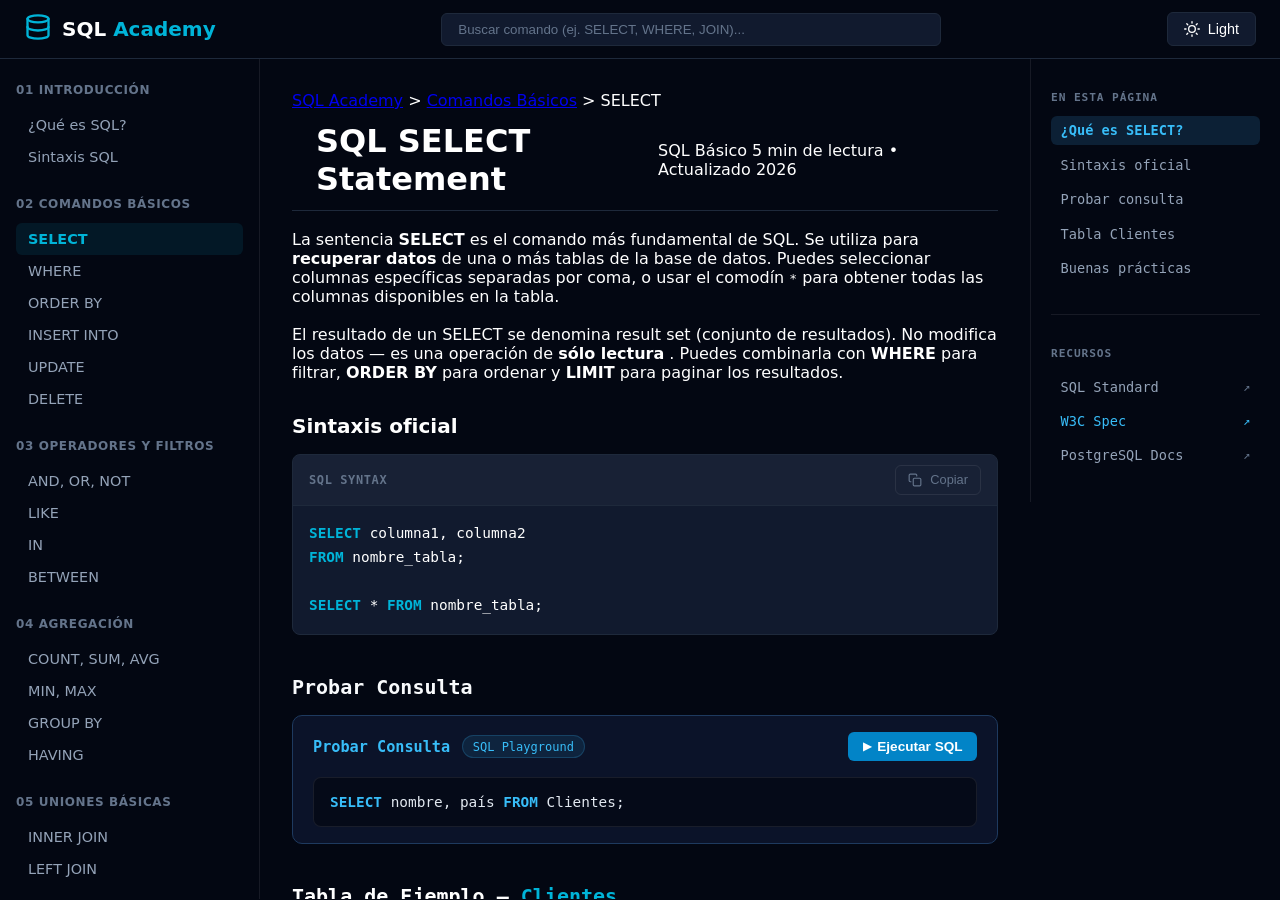
==== select.html @ be0d4fed "Fix: navegacion entre paginas y alineacion de bloque de codigo" ====
<!DOCTYPE html>
<html lang="es">
<head>
    <meta charset="UTF-8">
    <meta name="viewport" content="width=device-width, initial-scale=1.0">
    <meta name="description" content="Aprende las bases de SQL desde cero. Tu guía rápida con los conceptos, tablas y comandos esenciales de nivel básico.">
    <link rel="icon" type="image/svg+xml" href="static/img/gemini-svg.svg">
    <title>SQL Academy</title>
    <link rel="stylesheet" href="static/styles/styles.css">
</head>
<body>
    <header>
        <div class="logo">
            <a href="index.html">
                <svg xmlns="http://www.w3.org/2000/svg" width="24" height="24" viewBox="0 0 24 24" fill="none" stroke="currentColor" stroke-width="2" stroke-linecap="round" stroke-linejoin="round" class="logo-icon">
                    <ellipse cx="12" cy="5" rx="9" ry="3"></ellipse>
                    <path d="M21 12c0 1.66-4 3-9 3s-9-1.34-9-3"></path>
                    <path d="M3 5v14c0 1.66 4 3 9 3s9-1.34 9-3V5"></path>
                </svg>
            </a>
            <h1>SQL <span>Academy</span></h1>
        </div>
        <div class="search-bar">
            <input type="search" id="search-input" placeholder="Buscar comando (ej. SELECT, WHERE, JOIN)...">
        </div>
        <div class="page-color">
            <button class="theme-toggle" id="themeToggle">
                <!-- Icono de sol (Light) -->
                <svg xmlns="http://www.w3.org/2000/svg" width="16" height="16" viewBox="0 0 24 24" fill="none" stroke="currentColor" stroke-width="2" stroke-linecap="round" stroke-linejoin="round">
                    <circle cx="12" cy="12" r="5"></circle>
                    <line x1="12" y1="1" x2="12" y2="3"></line>
                    <line x1="12" y1="21" x2="12" y2="23"></line>
                    <line x1="4.22" y1="4.22" x2="5.64" y2="5.64"></line>
                    <line x1="18.36" y1="18.36" x2="19.78" y2="19.78"></line>
                    <line x1="1" y1="12" x2="3" y2="12"></line>
                    <line x1="21" y1="12" x2="23" y2="12"></line>
                    <line x1="4.22" y1="19.78" x2="5.64" y2="18.36"></line>
                    <line x1="18.36" y1="5.64" x2="19.78" y2="4.22"></line>
                </svg>
                <span>Light</span>
            </button>
        </div>
    </header>

    <!-- INICIO DEL CONTENEDOR FLEX -->
    <div class="layout-container">

        <aside class="sidebar-left">
            <nav class="sidebar-nav">
                
                <!-- Grupo 1 -->
                <div class="nav-group">
                    <span class="group-title">01 INTRODUCCIÓN</span>
                    <ul>
                        <li><a href="index.html">¿Qué es SQL?</a></li>
                        <li ><a href="sintaxis.html">Sintaxis SQL</a></li>
                    </ul>
                </div>

                <!-- Grupo 2 -->
                <div class="nav-group">
                    <span class="group-title">02 COMANDOS BÁSICOS</span>
                    <ul>
                        <li class="active"><a href="select.html">SELECT</a></li>
                        <li><a href="where.html">WHERE</a></li>
                        <li><a href="orderby.html">ORDER BY</a></li>
                        <li><a href="insertinto.html">INSERT INTO</a></li>
                        <li><a href="update.html">UPDATE</a></li>
                        <li><a href="delete.html">DELETE</a></li>
                    </ul>
                </div>

                <!-- Grupo 3 -->
                <div class="nav-group">
                    <span class="group-title">03 OPERADORES Y FILTROS</span>
                    <ul>
                        <li><a href="and.html">AND, OR, NOT</a></li>
                        <li><a href="like.html">LIKE</a></li>
                        <li><a href="in.html">IN</a></li>
                        <li><a href="between.html">BETWEEN</a></li>
                    </ul>
                </div>

                <!--Grupo 4 -->
                <div class="nav-group">
                    <span class="group-title">04 AGREGACIÓN</span>
                    <ul>
                        <li><a href="count.html">COUNT, SUM, AVG</a></li>
                        <li><a href="min.html">MIN, MAX</a></li>
                        <li><a href="groupby.html">GROUP BY</a></li>
                        <li><a href="having.html">HAVING</a></li>
                    </ul>
                </div>

                <!--Grupo 5 -->
                <div class="nav-group">
                    <span class="group-title">05 UNIONES BÁSICAS</span>
                    <ul>
                        <li><a href="innerjoin.html">INNER JOIN</a></li>
                        <li><a href="leftjoin.html">LEFT JOIN</a></li>
                    </ul>
                </div>

            </nav>
        </aside>

        <main class="main-content">
            <!-- 1. Breadcrumbs -->
            <nav class="breadcrumbs">
                <a href="#">SQL Academy</a> &gt; 
                <a href="#">Comandos Básicos</a> &gt; 
                <span>SELECT</span>
            </nav>

            <!-- 2. Encabezado del artículo -->
            <header class="article-header">
                <h1 class="que-es-select">SQL SELECT Statement</h1>
                <div class="article-meta">
                    <span class="tag">SQL Básico</span>
                    <span class="read-time">5 min de lectura</span>
                    <span class="updated-date">• Actualizado 2026</span>
                </div>
            </header>

            <!-- 3. Contenido explicativo -->
            <section class="article-section">
                <br>
                <p>
                    La sentencia <strong>SELECT</strong> es el comando más fundamental de SQL. Se utiliza para 
                    <strong> recuperar datos</strong> de una o más tablas de la base de datos. Puedes seleccionar 
                    columnas específicas separadas por coma, o usar el comodín <code>*</code>  para obtener 
                    todas las columnas disponibles en la tabla.
                </p>

                <br>
                <p>
                    El resultado de un SELECT se denomina result set (conjunto de resultados). 
                    No modifica los datos — es una operación de <strong> sólo lectura</strong> . Puedes combinarla 
                    con <strong>WHERE</strong> para filtrar, <strong>ORDER BY</strong> para ordenar y <strong> LIMIT</strong> para paginar los resultados.
                </p>
            </section>

            <!-- Sección: Sintaxis Oficial -->
            <section class="code-section">
                <h2 id="sintaxis-oficial">Sintaxis oficial</h2>
                
                <div class="code-box">
                    <!-- Barra superior del bloque de código -->
                    <div class="code-header">
                        <span class="code-lang">SQL SYNTAX</span>
                        <button class="btn-copy">
                            <svg xmlns="http://www.w3.org/2000/svg" width="14" height="14" viewBox="0 0 24 24" fill="none" stroke="currentColor" stroke-width="2" stroke-linecap="round" stroke-linejoin="round">
                                <rect x="9" y="9" width="13" height="13" rx="2" ry="2"></rect>
                                <path d="M5 15H4a2 2 0 0 1-2-2V4a2 2 0 0 1 2-2h9a2 2 0 0 1 2 2v1"></path>
                            </svg>
                            Copiar
                        </button>
                    </div>

                    <!-- Cuerpo del código -->
                    <div class="code-body">
                        <pre><code><span class="keyword">SELECT</span> columna1, columna2
<span class="keyword">FROM</span> nombre_tabla;
<span class="keyword"></span>
<span class="keyword">SELECT</span> * <span class="keyword">FROM </span>nombre_tabla;</pre>
                    </div>
                </div>
            </section>
                        <!-- Sección Probar Consulta -->
            <section id="probar-consulta" class="interactive-section">
                <h3 class="section-title">Probar Consulta</h3>

                <div class="playground-card">
                    <!-- Cabecera -->
                    <div class="playground-header">
                        <div class="playground-title-group">
                        <span class="playground-title">Probar Consulta</span>
                        <span class="badge">SQL Playground</span>
                        </div>
                        <button class="btn-execute" id="btn-execute">
                        <span class="play-icon">▶</span> Ejecutar SQL
                        </button>
                    </div>

                    <!-- Editor -->
                    <div class="playground-editor">
                        <code>
                        <span class="sql-keyword">SELECT</span> nombre, país 
                        <span class="sql-keyword">FROM</span> Clientes; 
                        </code>
                    </div>
                    <!-- Resultado (Oculto por defecto con la clase 'hidden') -->
                    <div id="playground-result" class="playground-result hidden">
                        <div class="result-status">
                        <span class="check-icon">✓</span> Resultado (3 filas)
                        </div>
                        
                        <div class="result-table-container">
                        <table class="result-table">
                            <thead>
                            <tr>
                                <th>NOMBRE</th>
                                <th>PAÍS</th>
                            </tr>
                            </thead>
                            <tbody>
                            
                            <tr>
                                <td>Marie Dupont</td>
                                <td>Francia</td>
                            </tr>
                            <tr>
                                <td>Carlos Ruiz</td>
                                <td>México</td>
                            </tr>
                            <tr>
                                <td>Ana García</td>
                                <td>España</td>
                            </tr>
                            </tbody>
                        </table>
                        </div>
                    </div>
                </div>
            </section>

            <!-- Sección: Tabla de Ejemplo -->
            <section id="tabla-clientes" class="table-section">
                <h2>Tabla de Ejemplo — <span>Clientes</span></h2>
                <p class="section-desc">Datos de referencia utilizados en los ejemplos de esta sección.</p>

                <div class="table-container">
                    <table>
                        <thead>
                            <tr>
                                <th>ID</th>
                                <th>NOMBRE</th>
                                <th>PAÍS</th>
                                <th>CIUDAD</th>
                            </tr>
                        </thead>
                        <tbody>
                            <tr>
                                <td class="id-col">1</td>
                                <td>Ana García</td>
                                <td>España</td>
                                <td>Madrid</td>
                            </tr>
                            <tr>
                                <td class="id-col">2</td>
                                <td>John Smith</td>
                                <td>USA</td>
                                <td>New York</td>
                            </tr>
                            <tr>
                                <td class="id-col">3</td>
                                <td>Yuki Tanaka</td>
                                <td>Japón</td>
                                <td>Tokio</td>
                            </tr>
                            <tr>
                                <td class="id-col">4</td>
                                <td>Marie Dupont</td>
                                <td>Francia</td>
                                <td>París</td>
                            </tr>
                            <tr>
                                <td class="id-col">5</td>
                                <td>Carlos Ruiz</td>
                                <td>México</td>
                                <td>CDMX</td>
                            </tr>
                        </tbody>
                    </table>
                </div>
            </section>

            <!-- Caja destacados: Buenas Prácticas -->
            <div id="buenas-practicas" class="callout-box">
                <div class="callout-icon">
                    <!-- Icono de bombilla -->
                    <svg xmlns="http://www.w3.org/2000/svg" width="20" height="20" viewBox="0 0 24 24" fill="none" stroke="currentColor" stroke-width="2" stroke-linecap="round" stroke-linejoin="round">
                        <path d="M15 14c.2-1 .7-1.7 1.5-2.5 1-.9 1.5-2.2 1.5-3.5A6 6 0 0 0 6 8c0 1 .2 2.2 1.5 3.5.7.7 1.3 1.5 1.5 2.5"></path>
                        <path d="M9 18h6"></path>
                        <path d="M10 22h4"></path>
                    </svg>
                </div>
                <div class="callout-content">
                    <h4 >BUENAS PRÁCTICAS</h4>
                    <p>
                        Evita usar SELECT * en producción — especifica siempre las columnas necesarias. Seleccionar columnas explícitas mejora el rendimiento y hace tu código más resiliente ante cambios de esquema.
                    </p>
                </div>
            </div>

            <!-- Separador inferior -->
            <hr class="section-divider">

            <!-- Navegación inferior (Botón Siguiente) -->
            <div class="page-navigation">
                <!-- Botón Anterior (Lleva a index.html) -->
                <a href="sintaxis.html" class="nav-page-btn prev">
                    <svg xmlns="http://www.w3.org/2000/svg" width="16" height="16" viewBox="0 0 24 24" fill="none" stroke="currentColor" stroke-width="2" stroke-linecap="round" stroke-linejoin="round">
                    <polyline points="15 18 9 12 15 6"></polyline>
                    </svg>
                    <div class="btn-text">
                    <span class="btn-label">ANTERIOR</span>
                    <span class="btn-title">Sintaxis SQL</span>
                    </div>
                </a>

                <!-- Botón Siguiente (Lleva a select.html) -->
                <a href="where.html" class="nav-page-btn next">
                    <div class="btn-text">
                    <span class="btn-label">SIGUIENTE</span>
                    <span class="btn-title">WHERE</span>
                    </div>
                    <svg xmlns="http://www.w3.org/2000/svg" width="16" height="16" viewBox="0 0 24 24" fill="none" stroke="currentColor" stroke-width="2" stroke-linecap="round" stroke-linejoin="round">
                    <polyline points="9 18 15 12 9 6"></polyline>
                    </svg>
                </a>
            </div>
        </main>

        <aside class="sidebar-right">
            <div class="toc-section">
                <h4 class="toc-title">EN ESTA PÁGINA</h4>
                <nav class="toc-nav">
                <a href="#que-es-select" class="toc-link active">¿Qué es SELECT?</a>
                <a href="#sintaxis-oficial" class="toc-link">Sintaxis oficial</a>
                <a href="#probar-consulta" class="toc-link">Probar consulta</a>
                <a href="#tabla-clientes" class="toc-link">Tabla Clientes</a>
                <a href="#buenas-practicas" class="toc-link">Buenas prácticas</a>
                </nav>
            </div>

            <hr class="toc-divider">

            <!-- Sección: Recursos -->
            <div class="toc-section">
            <h4 class="toc-title">RECURSOS</h4>
            <nav class="toc-nav">
                <!-- Estándar SQL (ISO) -->
                <a 
                href="https://www.iso.org/standard/63555.html" 
                target="_blank" 
                rel="noopener noreferrer" 
                class="toc-link external">
                SQL Standard <span class="arrow">↗</span>
                </a>

                <!-- Especificación W3C (Web SQL) -->
                <a 
                href="https://www.w3.org/TR/webdatabase/" 
                target="_blank" 
                rel="noopener noreferrer" 
                class="toc-link external active-resource">
                W3C Spec <span class="arrow">↗</span>
                </a>

                <!-- Documentación Oficial PostgreSQL -->
                <a 
                href="https://www.postgresql.org/docs/current/" 
                target="_blank" 
                rel="noopener noreferrer" 
                class="toc-link external">
                PostgreSQL Docs <span class="arrow">↗</span>
                </a>
            </nav>
            </div>
        </aside>

    </div> <!-- FIN DEL CONTENEDOR FLEX -->
    <script src="static/js/search.js"></script>

</body>
</html>
---- static/styles/styles.css ----
:root {
    /* Fondos */
    --bg-main: #030712;
    --bg-sidebar: #0b132b;
    --bg-card: #111a2e;
    --bg-code-block: #1e293b;

    /* Acentos */
    --accent-cyan: #00b4d8;
    --accent-blue: #0284c7;
    --accent-green: #10b981;
    --accent-amber: #f59e0b;

    /* Texto */
    --text-primary: #ffffff;
    --text-secondary: #94a3b8;
    --text-muted: #64748b;

    /* Bordes */
    --border-color: #1e293b;
}

/* Reset de estilos básico */
* {
    margin: 0;
    padding: 0;
    box-sizing: border-box;
}

/* Aplicar fondo y texto global */
body {
    background-color: var(--bg-main);
    color: var(--text-primary);
    font-family: system-ui, -apple-system, sans-serif;
}

/* --- Header --- */
header {
    display: flex;
    justify-content: space-between;
    align-items: center;
    padding: 12px 24px;
    background-color: var(--bg-main);
    border-bottom: 1px solid var(--border-color);
}

.logo {
    display: flex;
    align-items: center;
    gap: 10px;
}

.logo-icon {
    color: var(--accent-cyan);
    width: 28px;
    height: 28px;
}

.logo h1 {
    font-size: 1.25rem;
    font-weight: 700;
    color: var(--text-primary);
}

.logo h1 span {
    color: var(--accent-cyan);
}

.search-bar input {
    background-color: var(--bg-card);
    color: var(--text-primary);
    border: 1px solid var(--border-color);
    padding: 8px 16px;
    border-radius: 6px;
    outline: none;
    width: 500px;
}

.search-bar input::placeholder {
    color: var(--text-muted);
}

.theme-toggle {
    display: flex;
    align-items: center;
    gap: 8px;
    background-color: var(--bg-card);
    color: var(--text-primary);
    border: 1px solid var(--border-color);
    padding: 8px 16px;
    border-radius: 6px;
    font-size: 0.9rem;
    cursor: pointer;
    transition: background-color 0.2s ease, border-color 0.2s ease;
}

.theme-toggle:hover {
    background-color: var(--bg-code-block);
    border-color: var(--text-muted);
}

/* --- Layout Principal --- */
.layout-container {
    display: flex;
    width: 100%;
    min-height: calc(100vh - 60px); /* Ajusta al alto de tu navbar */
    background-color: #030712;
    box-sizing: border-box;
}

/* --- Columna Izquierda (Sidebar) --- */
.sidebar-left {
    width: 260px;
    min-width: 260px;
    /* Altura fija calculada restando la barra superior de 60px */
    height: calc(100vh - 60px); 
    overflow-y: auto; /* Activa la barra de desplazamiento solo cuando el contenido sobrepasa el alto */
    position: sticky;
    top: 60px; /* Se mantiene pegado justo debajo del navbar */
    border-right: 1px solid rgba(255, 255, 255, 0.08);
    padding: 1.5rem 1rem;
    box-sizing: border-box;
}


.nav-group {
    margin-bottom: 24px;
}

.group-title {
    font-size: 0.75rem;
    font-weight: 700;
    color: var(--text-muted);
    letter-spacing: 0.05em;
    display: block;
    margin-bottom: 12px;
}

.nav-group ul {
    list-style: none;
}

.nav-group li a {
    display: block;
    padding: 8px 12px;
    color: var(--text-secondary);
    text-decoration: none;
    font-size: 0.9rem;
    border-radius: 6px;
    transition: all 0.2s ease;
}

.nav-group li a:hover {
    color: var(--text-primary);
    background-color: rgba(255, 255, 255, 0.05);
}

.nav-group li.active a {
    color: var(--accent-cyan);
    background-color: rgba(0, 180, 216, 0.1);
    font-weight: 600;
}

/* --- Columna Central (Main) --- */
.main-content {
    flex: 1;
    max-width: 900px;
    height: calc(100vh - 60px);
    overflow-y: auto; /* Scroll independiente para la información de la página */
    padding: 2rem;
    box-sizing: border-box;
}

/* --- Sección Caja de Código --- */
.code-section {
    margin-top: 32px;
}

.code-section h2 {
    font-size: 1.25rem;
    font-weight: 600;
    margin-bottom: 16px;
    color: var(--text-primary);
}

.code-box {
    background-color: var(--bg-card);
    border: 1px solid var(--border-color);
    border-radius: 8px;
    overflow: hidden;
}

.code-header {
    display: flex;
    justify-content: space-between;
    align-items: center;
    padding: 10px 16px;
    background-color: rgba(255, 255, 255, 0.03);
    border-bottom: 1px solid var(--border-color);
}

.code-lang {
    font-size: 0.75rem;
    font-weight: 600;
    color: var(--text-muted);
    letter-spacing: 0.05em;
    font-family: monospace;
}

.copy-btn {
    display: flex;
    align-items: center;
    gap: 6px;
    background-color: rgba(255, 255, 255, 0.05);
    border: 1px solid var(--border-color);
    color: var(--text-secondary);
    padding: 4px 10px;
    border-radius: 4px;
    font-size: 0.8rem;
    cursor: pointer;
    transition: all 0.2s ease;
}

.copy-btn:hover {
    color: var(--text-primary);
    background-color: rgba(255, 255, 255, 0.1);
}

.code-body {
    padding: 16px;
}

.code-body pre {
    margin: 0;
    font-family: 'Fira Code', Consolas, Monaco, 'Courier New', Courier, monospace;
    font-size: 0.9rem;
    line-height: 1.6;
}

.keyword {
    color: var(--accent-cyan);
    font-weight: 600;
}
/* Bloque contenedor de código */
.code-block pre {
  margin: 0;
  padding: 1.25rem;
  background-color: transparent;
  overflow-x: auto;
  text-align: left; /* Alineación a la izquierda */
}

.code-block code {
  display: flex;
  flex-direction: column; /* Organiza cada línea de arriba a abajo */
  align-items: flex-start; /* Alinea todas las líneas al borde izquierdo */
  font-family: 'Fira Code', Consolas, Monaco, monospace;
  font-size: 0.9rem;
  line-height: 1.6;
  color: #f8fafc;
  text-align: left;
}

/* --- Sección Tabla de Ejemplo --- */
.table-section {
    margin-top: 36px;
}

.table-section h2 {
    font-size: 1.25rem;
    font-weight: 600;
    color: var(--text-primary);
}

.table-section h2 span {
    color: var(--accent-cyan);
}

.section-desc {
    color: var(--text-secondary);
    font-size: 0.9rem;
    margin-top: 6px;
    margin-bottom: 16px;
}

.table-container {
    background-color: var(--bg-card);
    border: 1px solid var(--border-color);
    border-radius: 8px;
    overflow: hidden;
}

table {
    width: 100%;
    border-collapse: collapse;
    text-align: left;
    font-size: 0.9rem;
}

thead th {
    background-color: rgba(255, 255, 255, 0.02);
    color: var(--accent-cyan);
    font-size: 0.75rem;
    font-weight: 700;
    letter-spacing: 0.05em;
    padding: 12px 16px;
    border-bottom: 1px solid var(--border-color);
}

tbody td {
    padding: 12px 16px;
    color: var(--text-secondary);
    border-bottom: 1px solid var(--border-color);
}

tbody tr:last-child td {
    border-bottom: none;
}

.id-col {
    color: var(--accent-amber);
    font-weight: 600;
}

/* --- Caja de Buenas Prácticas --- */
.callout-box {
    margin-top: 32px;
    display: flex;
    gap: 16px;
    background-color: rgba(245, 158, 11, 0.05);
    border: 1px solid rgba(245, 158, 11, 0.3);
    border-radius: 8px;
    padding: 16px 20px;
}

.callout-icon {
    color: var(--accent-amber);
    margin-top: 2px;
}

.callout-content h4 {
    color: var(--accent-amber);
    font-size: 0.8rem;
    font-weight: 700;
    letter-spacing: 0.05em;
    margin-bottom: 6px;
}

.callout-content p {
    color: var(--text-secondary);
    font-size: 0.9rem;
    line-height: 1.5;
}

.callout-content code {
    background-color: rgba(255, 255, 255, 0.1);
    padding: 2px 6px;
    border-radius: 4px;
    color: var(--text-primary);
}

/* --- Pie de página del main / Botón Siguiente --- */
.section-divider {
    border: none;
    border-top: 1px solid var(--border-color);
    margin: 40px 0 24px 0;
}

.next-page-container {
    display: flex;
    justify-content: flex-end;
    margin-bottom: 40px;
}

.next-page-btn {
    display: inline-flex;
    align-items: center;
    gap: 12px;
    background-color: var(--bg-card);
    border: 1px solid var(--border-color);
    padding: 12px 20px;
    border-radius: 12px;
    text-decoration: none;
    transition: all 0.2s ease;
}

.next-page-btn:hover {
    border-color: var(--accent-cyan);
    background-color: rgba(0, 180, 216, 0.05);
    transform: translateX(4px);
}

.btn-text {
    display: flex;
    flex-direction: column;
    align-items: flex-start;
}

.btn-label {
    font-size: 0.65rem;
    font-weight: 700;
    color: var(--text-muted);
    letter-spacing: 0.1em;
    margin-bottom: 2px;
}

.btn-title {
    font-size: 0.95rem;
    font-weight: 600;
    color: var(--text-primary);
}

.next-page-btn svg {
    color: var(--text-muted);
    transition: color 0.2s ease;
}

.next-page-btn:hover svg {
    color: var(--accent-cyan);
}

/* Sidebar Derecha - Estilo exacto Imagen 1 */
.sidebar-right {
    width: 250px;
    min-width: 250px;
    margin-left: auto; /* <--- Esta línea lo empuja al extremo derecho */
    background-color: transparent;
    border-left: 1px solid rgba(255, 255, 255, 0.08);
    padding: 2rem 1.25rem;
    display: flex;
    flex-direction: column;
    gap: 1.5rem;
    font-size: 0.85rem;
}

/* Títulos "EN ESTA PÁGINA" y "RECURSOS" */
.toc-title {
    color: #64748b;
    font-size: 0.7rem;
    font-weight: 700;
    letter-spacing: 0.08em;
    margin-bottom: 0.75rem;
    text-transform: uppercase;
}

/* Listas de enlaces */
.toc-nav {
    display: flex;
    flex-direction: column;
    gap: 0.35rem;
}

/* Enlaces normales */
.toc-link {
    color: #94a3b8;
    text-decoration: none;
    padding: 0.4rem 0.6rem;
    border-radius: 6px;
    transition: color 0.2s ease, background-color 0.2s ease;
    display: flex;
    justify-content: space-between;
    align-items: center;
}

.toc-link:hover {
    color: #f8fafc;
}

/* Botón Activo (¿Qué es SELECT?) */
.toc-link.active {
    color: #38bdf8; /* Azul claro brillante */
    background-color: #0c2035; /* Pastilla azul oscuro de la imagen 1 */
    font-weight: 600;
}

/* Línea horizontal separadora */
.toc-divider {
    border: 0;
    border-top: 1px solid rgba(255, 255, 255, 0.08);
    margin: 0.5rem 0;
}

/* Flechas de recursos */
.toc-link.external .arrow {
    font-size: 0.75rem;
    color: #64748b;
}

.toc-link.active-resource {
    color: #38bdf8;
}

.toc-link.active-resource .arrow {
    color: #38bdf8;
}


/* Estilo para las barras de desplazamiento (Webkit: Chrome, Edge, Safari) */
.sidebar-left::-webkit-scrollbar,
.main-content::-webkit-scrollbar {
    width: 6px;
}

.sidebar-left::-webkit-scrollbar-track,
.main-content::-webkit-scrollbar-track {
    background: transparent;
}

.sidebar-left::-webkit-scrollbar-thumb,
.main-content::-webkit-scrollbar-thumb {
    background-color: rgba(255, 255, 255, 0.15);
    border-radius: 4px;
}

.sidebar-left::-webkit-scrollbar-thumb:hover,
.main-content::-webkit-scrollbar-thumb:hover {
    background-color: rgba(255, 255, 255, 0.3);
}


/* Sección Interactiva - Probar Consulta */
.interactive-section {
    margin: 2.5rem 0;
}

.section-title {
    font-size: 1.25rem;
    font-weight: 700;
    color: #f8fafc;
    margin-bottom: 1rem;
}

/* Tarjeta Principal del Playground */
.playground-card {
    background-color: #0b1329;
    border: 1px solid #1e3a5f;
    border-radius: 10px;
    padding: 1rem 1.25rem;
    display: flex;
    flex-direction: column;
    gap: 1rem;
}

/* Cabecera del Playground */
.playground-header {
    display: flex;
    justify-content: space-between;
    align-items: center;
}

.playground-title-group {
    display: flex;
    align-items: center;
    gap: 0.75rem;
}

.playground-title {
    color: #38bdf8;
    font-weight: 600;
    font-size: 0.95rem;
}

/* Badge (SQL Playground) */
.badge {
    background-color: rgba(56, 189, 248, 0.1);
    color: #38bdf8;
    border: 1px solid rgba(56, 189, 248, 0.2);
    font-size: 0.75rem;
    padding: 0.2rem 0.6rem;
    border-radius: 20px;
    font-family: monospace;
}

/* Botón Ejecutar SQL */
.btn-execute {
    background-color: #0284c7;
    color: #ffffff;
    border: none;
    padding: 0.45rem 0.9rem;
    border-radius: 6px;
    font-size: 0.85rem;
    font-weight: 600;
    cursor: pointer;
    display: flex;
    align-items: center;
    gap: 0.4rem;
    transition: background-color 0.2s ease, transform 0.1s ease;
}

.btn-execute:hover {
    background-color: #0369a1;
}

.btn-execute:active {
    transform: scale(0.98);
}

.play-icon {
    font-size: 0.7rem;
}

/* Editor interno de código */
.playground-editor {
    background-color: #050a18;
    border: 1px solid rgba(255, 255, 255, 0.08);
    border-radius: 8px;
    padding: 1rem;
    font-family: 'Fira Code', 'Consolas', monospace;
    font-size: 0.9rem;
    color: #e2e8f0;
}

/* Resaltado de sintaxis dentro del playground */
.sql-keyword {
    color: #38bdf8;
    font-weight: 600;
}

.sql-string {
    color: #4ade80;
}


.btn-copy {
    transition: all 0.2s ease;
    cursor: pointer;
}

.btn-copy.copied {
    background-color: rgba(74, 222, 128, 0.15);
    color: #4ade80;
    border-color: #4ade80;
}

/* Estilos base del botón copiar (asegúrate de que coincida con tu diseño) */
.btn-copy {
    display: flex;
    align-items: center;
    gap: 0.5rem;
    background-color: transparent;
    color: #64748b; /* Color gris suave */
    border: 1px solid rgba(255, 255, 255, 0.08);
    padding: 0.4rem 0.75rem;
    border-radius: 6px;
    font-size: 0.8rem;
    font-weight: 500;
    cursor: pointer;
    transition: all 0.2s ease;
}

.btn-copy:hover {
    background-color: rgba(255, 255, 255, 0.05);
    color: #f8fafc;
    border-color: rgba(255, 255, 255, 0.2);
}

/* --- Estado de ÉXITO (Copiado) --- */
.btn-copy.copy-success {
    color: #4ade80 !important; /* Verde brillante */
    border-color: #4ade80 !important;
    background-color: rgba(74, 222, 128, 0.1) !important;
    transform: scale(1.02); /* Pequeño pulso */
}

/* Contenedor del resultado */
.playground-result {
    display: flex;
    flex-direction: column;
    gap: 0.75rem;
    margin-top: 0.5rem;
    animation: fadeIn 0.3s ease-in-out;
}

/* Clase para ocultar */
.playground-result.hidden {
    display: none;
}

/* Indicador status (✓ Resultado (1 fila)) */
.result-status {
    color: #2dd4bf; /* Verde menta/turquesa de la imagen */
    font-size: 0.85rem;
    font-weight: 600;
    display: flex;
    align-items: center;
    gap: 0.4rem;
}

/* Tabla de resultados */
.result-table-container {
    border: 1px solid rgba(255, 255, 255, 0.08);
    border-radius: 8px;
    overflow: hidden;
    background-color: #050a18;
}

.result-table {
    width: 100%;
    border-collapse: collapse;
    font-size: 0.85rem;
    text-align: left;
}

.result-table th {
    background-color: #1e293b;
    color: #38bdf8;
    font-weight: 600;
    padding: 0.6rem 1rem;
    font-family: monospace;
    letter-spacing: 0.05em;
}

.result-table td {
    padding: 0.75rem 1rem;
    color: #e2e8f0;
    border-top: 1px solid rgba(255, 255, 255, 0.05);
}

/* Animación de entrada suave */
@keyframes fadeIn {
    from { opacity: 0; transform: translateY(-5px); }
    to { opacity: 1; transform: translateY(0); }
}

.main-content {
    scroll-behavior: smooth;
}

/* Enlaces de recursos */
.toc-link.external {
  display: flex;
  justify-content: space-between;
  align-items: center;
}

.toc-link.external .arrow {
  font-size: 0.75rem;
  color: #64748b;
  transition: transform 0.2s ease, color 0.2s ease;
}

/* Efecto hover en enlaces externos */
.toc-link.external:hover .arrow {
  color: #38bdf8;
  transform: translate(2px, -2px); /* Eleva levemente la flecha */
}

.toc-link.active-resource {
  color: #38bdf8;
}

.toc-link.active-resource .arrow {
  color: #38bdf8;
}

/* Contenedor general de navegación inferior */
.page-navigation {
  display: flex;
  justify-content: space-between;
  align-items: center;
  gap: 1rem;
  margin-top: 3rem;
  padding-top: 1.5rem;
  border-top: 1px solid rgba(255, 255, 255, 0.08);
}

/* Estilos de las tarjetas de navegación */
.nav-page-btn {
  display: inline-flex;
  align-items: center;
  gap: 1rem;
  padding: 0.85rem 1.25rem;
  background-color: rgba(255, 255, 255, 0.03);
  border: 1px solid rgba(255, 255, 255, 0.08);
  border-radius: 8px;
  text-decoration: none;
  transition: all 0.2s ease;
  min-width: 180px;
}

/* Alineación según si es botón anterior o siguiente */
.nav-page-btn.prev {
  text-align: left;
}

.nav-page-btn.next {
  text-align: right;
  margin-left: auto; /* Si solo hay botón siguiente, lo empuja a la derecha */
}

/* Efectos Hover */
.nav-page-btn:hover {
  background-color: rgba(56, 189, 248, 0.08);
  border-color: #38bdf8;
}

.nav-page-btn.prev:hover {
  transform: translateX(-4px); /* Se mueve levemente a la izquierda */
}

.nav-page-btn.next:hover {
  transform: translateX(4px); /* Se mueve levemente a la derecha */
}

/* Textos dentro del botón */
.nav-page-btn .btn-text {
  display: flex;
  flex-direction: column;
}

.nav-page-btn .btn-label {
  font-size: 0.7rem;
  font-weight: 600;
  color: #64748b;
  letter-spacing: 0.05em;
}

.nav-page-btn .btn-title {
  font-size: 0.95rem;
  font-weight: 600;
  color: #f8fafc;
}

.nav-page-btn:hover .btn-title,
.nav-page-btn:hover svg {
  color: #38bdf8;
}

.nav-page-btn svg {
  color: #64748b;
  transition: color 0.2s ease;
}
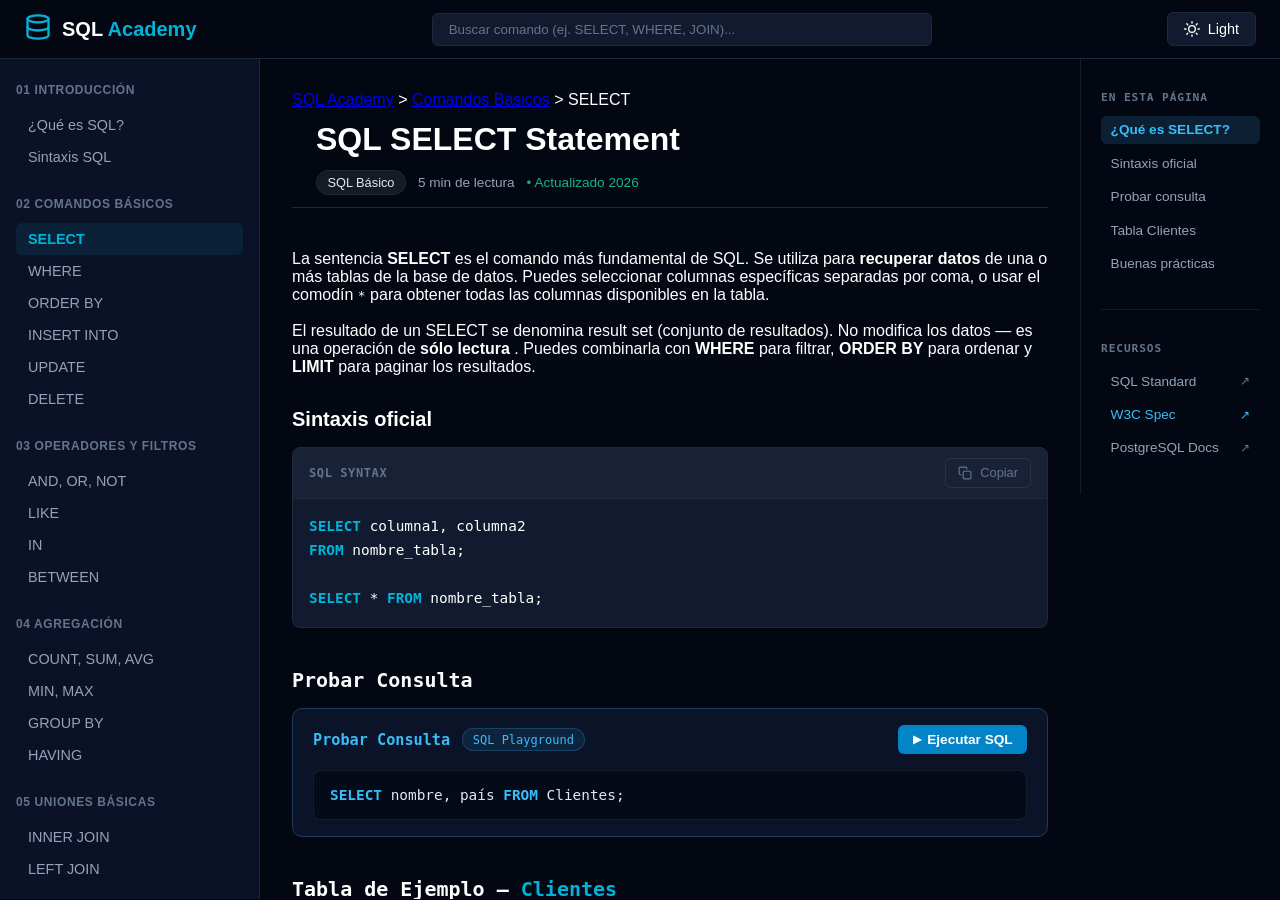
==== commit 85acd9bb: "feat: implement visual layout and light mode fixes up to DELETE section" ====
--- a/select.html
+++ b/select.html
@@ -107,8 +107,8 @@
         <main class="main-content">
             <!-- 1. Breadcrumbs -->
             <nav class="breadcrumbs">
-                <a href="#">SQL Academy</a> &gt; 
-                <a href="#">Comandos Básicos</a> &gt; 
+                <a href="index.html">SQL Academy</a> &gt; 
+                <a href="select.html">Comandos Básicos</a> &gt; 
                 <span>SELECT</span>
             </nav>
 
@@ -326,11 +326,11 @@
             <div class="toc-section">
                 <h4 class="toc-title">EN ESTA PÁGINA</h4>
                 <nav class="toc-nav">
-                <a href="#que-es-select" class="toc-link active">¿Qué es SELECT?</a>
-                <a href="#sintaxis-oficial" class="toc-link">Sintaxis oficial</a>
-                <a href="#probar-consulta" class="toc-link">Probar consulta</a>
-                <a href="#tabla-clientes" class="toc-link">Tabla Clientes</a>
-                <a href="#buenas-practicas" class="toc-link">Buenas prácticas</a>
+                    <a href="#que-es-select" class="toc-link active">¿Qué es SELECT?</a>
+                    <a href="#sintaxis-oficial" class="toc-link">Sintaxis oficial</a>
+                    <a href="#probar-consulta" class="toc-link">Probar consulta</a>
+                    <a href="#tabla-clientes" class="toc-link">Tabla Clientes</a>
+                    <a href="#buenas-practicas" class="toc-link">Buenas prácticas</a>
                 </nav>
             </div>
 
@@ -340,32 +340,32 @@
             <div class="toc-section">
             <h4 class="toc-title">RECURSOS</h4>
             <nav class="toc-nav">
-                <!-- Estándar SQL (ISO) -->
-                <a 
-                href="https://www.iso.org/standard/63555.html" 
-                target="_blank" 
-                rel="noopener noreferrer" 
-                class="toc-link external">
-                SQL Standard <span class="arrow">↗</span>
-                </a>
-
-                <!-- Especificación W3C (Web SQL) -->
-                <a 
-                href="https://www.w3.org/TR/webdatabase/" 
-                target="_blank" 
-                rel="noopener noreferrer" 
-                class="toc-link external active-resource">
-                W3C Spec <span class="arrow">↗</span>
-                </a>
-
-                <!-- Documentación Oficial PostgreSQL -->
-                <a 
-                href="https://www.postgresql.org/docs/current/" 
-                target="_blank" 
-                rel="noopener noreferrer" 
-                class="toc-link external">
-                PostgreSQL Docs <span class="arrow">↗</span>
-                </a>
+                    <!-- Estándar SQL (ISO) -->
+                    <a 
+                    href="https://www.iso.org/standard/63555.html" 
+                    target="_blank" 
+                    rel="noopener noreferrer" 
+                    class="toc-link external">
+                    SQL Standard <span class="arrow">↗</span>
+                    </a>
+
+                    <!-- Especificación W3C (Web SQL) -->
+                    <a 
+                    href="https://www.w3.org/TR/webdatabase/" 
+                    target="_blank" 
+                    rel="noopener noreferrer" 
+                    class="toc-link external active-resource">
+                    W3C Spec <span class="arrow">↗</span>
+                    </a>
+
+                    <!-- Documentación Oficial PostgreSQL -->
+                    <a 
+                    href="https://www.postgresql.org/docs/current/" 
+                    target="_blank" 
+                    rel="noopener noreferrer" 
+                    class="toc-link external">
+                    PostgreSQL Docs <span class="arrow">↗</span>
+                    </a>
             </nav>
             </div>
         </aside>
--- a/static/styles/styles.css
+++ b/static/styles/styles.css
@@ -31,7 +31,7 @@
 body {
     background-color: var(--bg-main);
     color: var(--text-primary);
-    font-family: system-ui, -apple-system, sans-serif;
+    font-family: -apple-system, sans-serif;
 }
 
 /* --- Header --- */
@@ -120,6 +120,7 @@
     border-right: 1px solid rgba(255, 255, 255, 0.08);
     padding: 1.5rem 1rem;
     box-sizing: border-box;
+    background-color: #0b1126;
 }
 
 
@@ -243,22 +244,22 @@
 }
 /* Bloque contenedor de código */
 .code-block pre {
-  margin: 0;
-  padding: 1.25rem;
-  background-color: transparent;
-  overflow-x: auto;
-  text-align: left; /* Alineación a la izquierda */
+    margin: 0;
+    padding: 1.25rem;
+    background-color: transparent;
+    overflow-x: auto;
+    text-align: left; /* Alineación a la izquierda */
 }
 
 .code-block code {
-  display: flex;
-  flex-direction: column; /* Organiza cada línea de arriba a abajo */
-  align-items: flex-start; /* Alinea todas las líneas al borde izquierdo */
-  font-family: 'Fira Code', Consolas, Monaco, monospace;
-  font-size: 0.9rem;
-  line-height: 1.6;
-  color: #f8fafc;
-  text-align: left;
+    display: flex;
+    flex-direction: column; /* Organiza cada línea de arriba a abajo */
+    align-items: flex-start; /* Alinea todas las líneas al borde izquierdo */
+    font-family: 'Fira Code', Consolas, Monaco, monospace;
+    font-size: 0.9rem;
+    line-height: 1.6;
+    color: #f8fafc;
+    text-align: left;
 }
 
 /* --- Sección Tabla de Ejemplo --- */
@@ -421,8 +422,8 @@
 
 /* Sidebar Derecha - Estilo exacto Imagen 1 */
 .sidebar-right {
-    width: 250px;
-    min-width: 250px;
+    width: 200px;
+    min-width: 200px;
     margin-left: auto; /* <--- Esta línea lo empuja al extremo derecho */
     background-color: transparent;
     border-left: 1px solid rgba(255, 255, 255, 0.08);
@@ -452,6 +453,8 @@
 
 /* Enlaces normales */
 .toc-link {
+    font-family: -apple-system, sans-serif; /* O la fuente monospaciada que tengas en tu CSS */
+    font-size: 0.85rem;
     color: #94a3b8;
     text-decoration: none;
     padding: 0.4rem 0.6rem;
@@ -829,4 +832,56 @@
 .nav-page-btn svg {
   color: #64748b;
   transition: color 0.2s ease;
-}+}
+/* Busca el contenedor donde están el h1 y el meta texto */
+.article-header {
+  display: flex;
+  flex-direction: column; /* Cambia de row a column para apilarlos */
+  align-items: flex-start; /* Alinea ambos elementos a la izquierda */
+  gap: 0.5rem;             /* Espacio vertical entre el h1 y el texto */
+}
+
+
+/* Cabecera general: apila el h1 y los metadatos a la izquierda */
+.article-header {
+  display: flex;
+  flex-direction: column;
+  align-items: flex-start;
+  gap: 0.75rem;
+  margin-bottom: 1.5rem;
+}
+
+/* Fila de metadatos (en una sola línea horizontal) */
+.article-meta {
+  display: inline-flex;
+  align-items: center;
+  gap: 0.75rem;
+  font-size: 0.85rem;
+  color: #94a3b8;
+}
+
+/* Etiqueta / Tag (SQL Básico) */
+.article-meta .tag {
+  background-color: rgba(255, 255, 255, 0.08);
+  color: #e2e8f0;
+  padding: 0.25rem 0.65rem;
+  border-radius: 9999px; /* Forma de píldora redondeada */
+  font-weight: 500;
+  font-size: 0.8rem;
+  border: 1px solid rgba(255, 255, 255, 0.05);
+}
+
+/* Tiempo de lectura */
+.article-meta .read-time {
+  color: #94a3b8;
+}
+
+/* Fecha de actualización con el punto verde de estado */
+.article-meta .updated-date {
+  color: #10b981; /* Verde neón */
+  font-weight: 500;
+  display: inline-flex;
+  align-items: center;
+}
+
+
